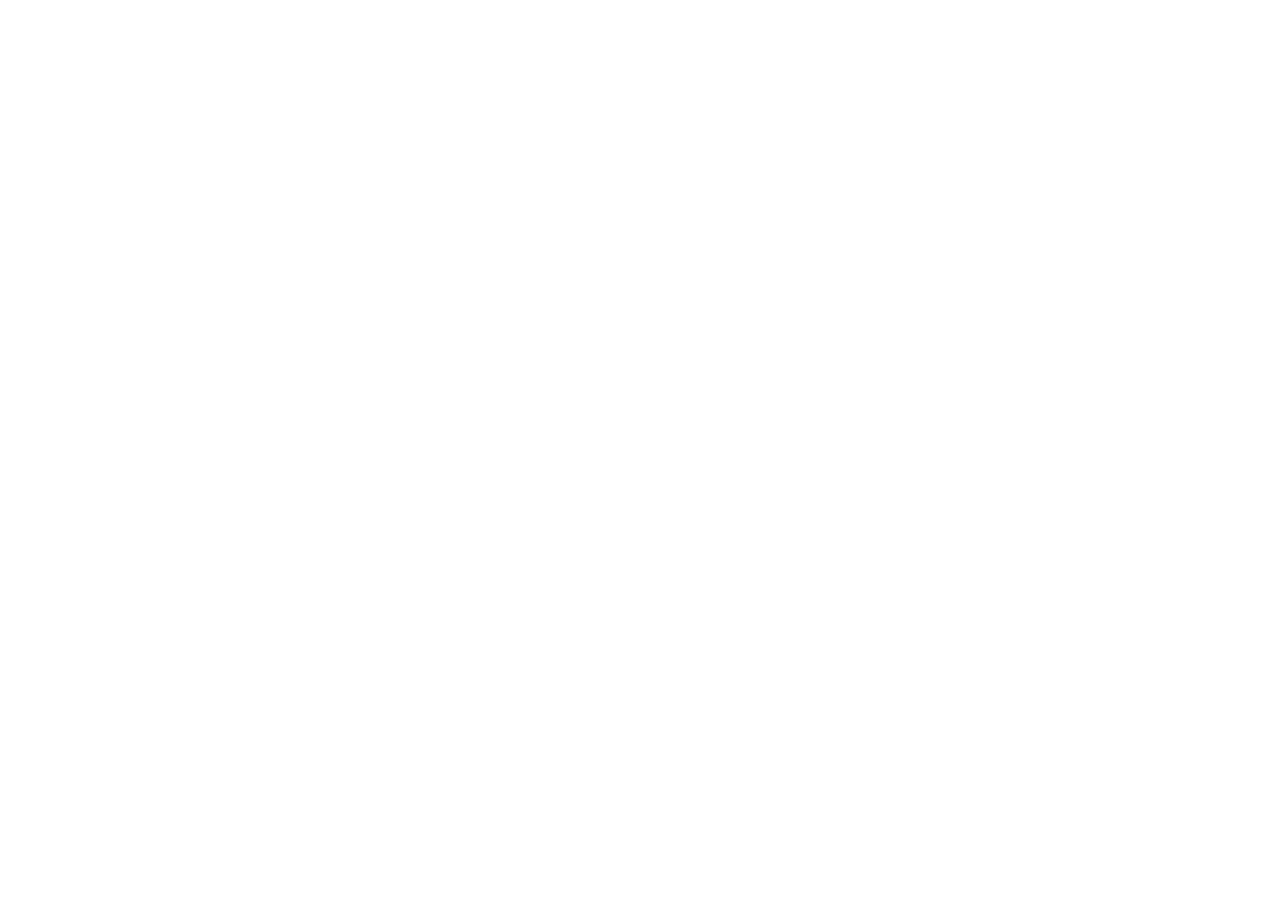
==== index.html @ 41dc4655 "First commit. Set up the directory. Bootstrap and Jquerry" ====
<!DOCTYPE html>
<html lang="en">
<head>
    <meta charset="UTF-8">
    <meta name="viewport" content="width=device-width, initial-scale=1.0">
    <meta http-equiv="X-UA-Compatible" content="ie=edge">
    <title>Portfolio Design</title>
    <link rel="stylesheet" href="./assets/css/style.css">
</head>
<body>
    
</body>
</html>
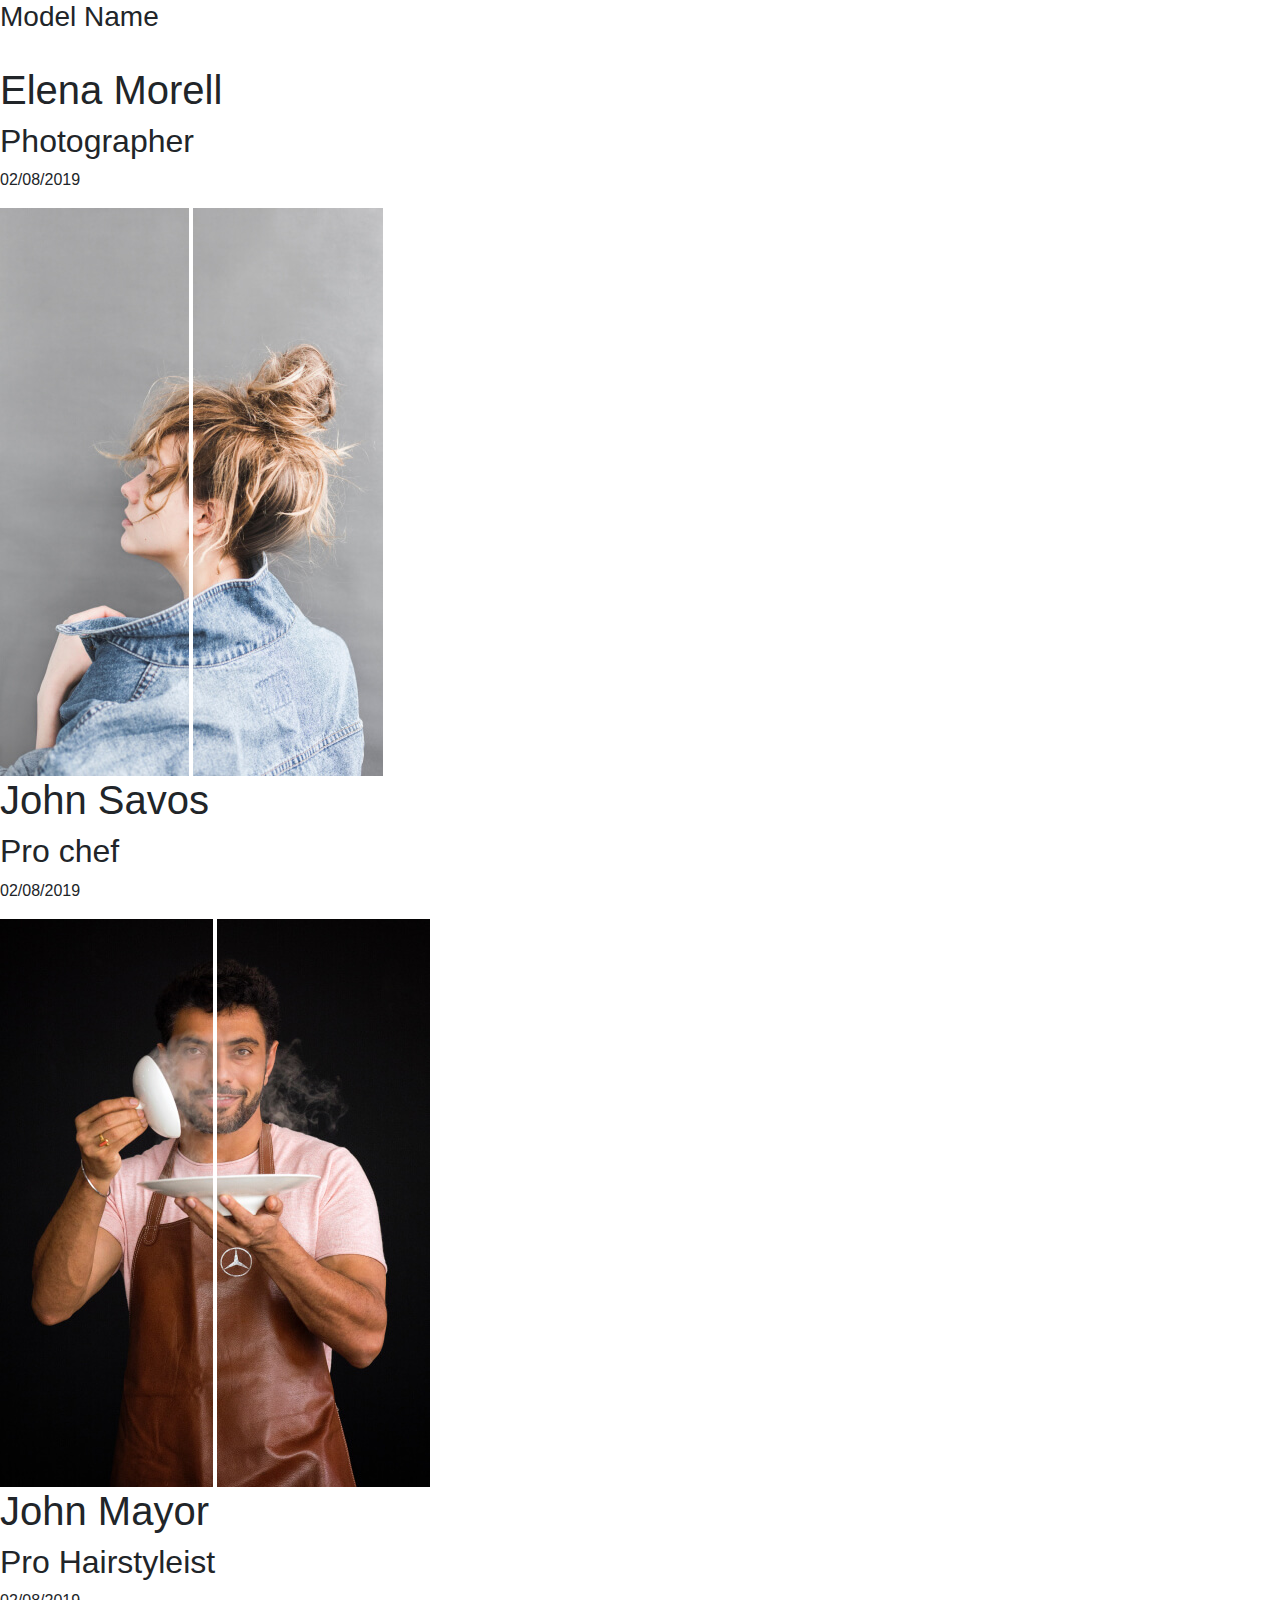
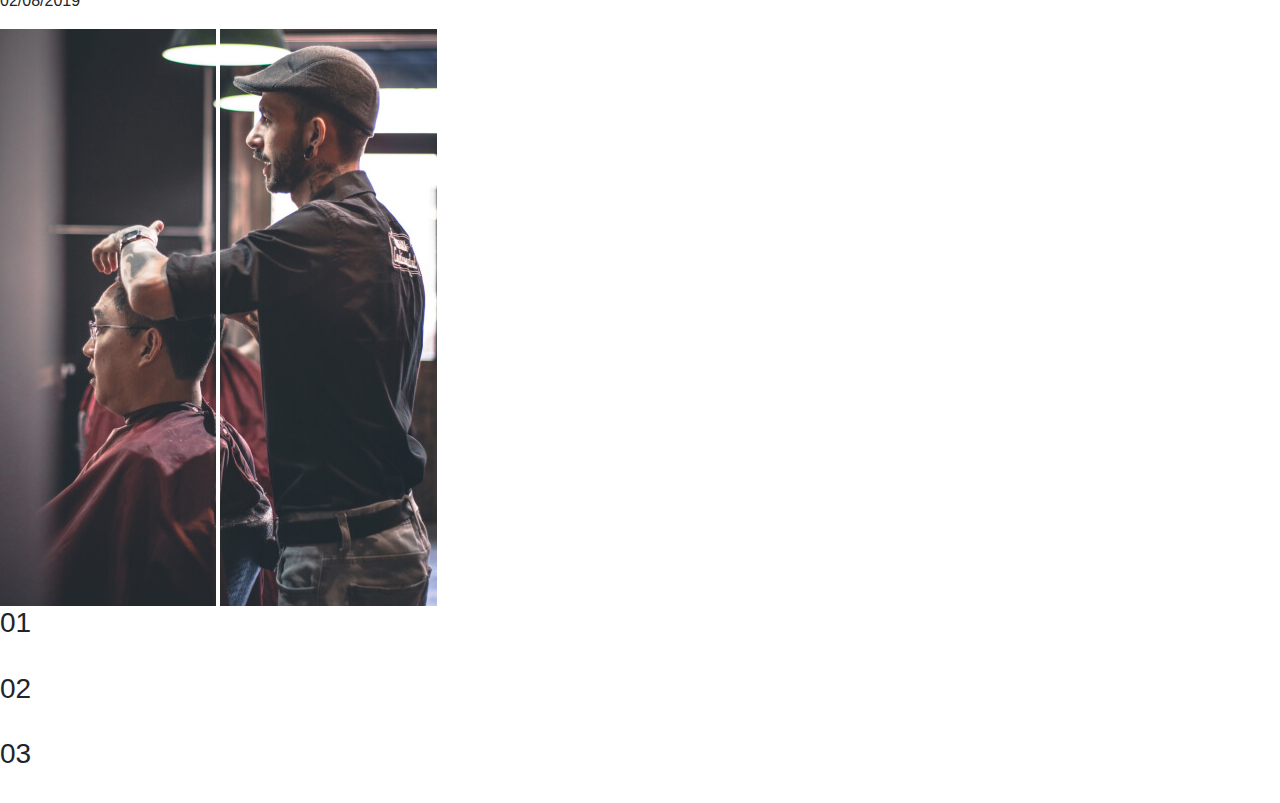
==== commit 2c65b970: "Add html content" ====
--- a/index.html
+++ b/index.html
@@ -8,6 +8,90 @@
     <link rel="stylesheet" href="./assets/css/style.css">
 </head>
 <body>
-    
+    <div class="portfolio">
+        <!-- ************************ -->
+        <!-- HEADER -->
+        <!-- ************************ -->
+        <header>
+            <nav>
+                <h3 class="logo">Model Name</h3>
+                <img src="./assets/img/hamburger.svg" alt="burger">
+            </nav>
+        </header>
+
+        <!-- ************************ -->
+        <!-- PHOTOGRAPHER SECTION -->
+        <!-- ************************ -->
+        <section class="page photographer">
+            <div class="details">
+                <h1>Elena Morell</h1>
+                <h2>Photographer</h2>
+                <P>02/08/2019</P>
+            </div>
+            <div class="hero">
+                <img class="model-left" src="./assets/img/model-left.jpg" alt="model">
+                <img class="model-right" src="./assets/img/model-right.jpg" alt="model">
+            </div>
+        </section>
+
+        <!-- ************************ -->
+        <!-- CHEF SECTION -->
+        <!-- ************************ -->
+        <section class="page chefr">
+            <div class="details">
+                <h1>John Savos</h1>
+                <h2>Pro chef</h2>
+                <P>02/08/2019</P>
+            </div>
+            <div class="hero">
+                <img class="model-left" src="./assets/img/chef-left.jpg" alt="model">
+                <img class="model-right" src="./assets/img/chef-right.jpg" alt="model">
+            </div>
+        </section>
+
+        <!-- ************************ -->
+        <!-- HAIRSTYLE SECTION -->
+        <!-- ************************ -->
+        <section class="page hairstyle">
+            <div class="details">
+                <h1>John Mayor</h1>
+                <h2>Pro Hairstyleist</h2>
+                <P>02/08/2019</P>
+            </div>
+            <div class="hero">
+                <img class="model-left" src="./assets/img/hair-left.jpg" alt="model">
+                <img class="model-right" src="./assets/img/hair-right.jpg" alt="model">
+            </div>
+        </section>
+
+
+        <!-- ************************ -->
+        <!--  POINT NAVIGATION -->
+        <!-- ************************ -->
+        <div class="pages">
+            <div class="page-1">
+                <h3>01</h3>
+                <svg class="slide active" width="12" height="12" viewBox="0 0 12 12" fill="none" xmlns="http://www.w3.org/2000/svg">
+                    <circle cx="6" cy="6" r="6" fill="white"/>
+                </svg>                    
+            </div>
+
+            <div class="page-2">
+                <h3>02</h3>
+                <svg class="slide" width="12" height="12" viewBox="0 0 12 12" fill="none" xmlns="http://www.w3.org/2000/svg">
+                    <circle cx="6" cy="6" r="6" fill="white"/>
+                </svg>                    
+            </div>
+
+            <div class="page-3">
+                <h3>03</h3>
+                <svg class="slide" width="12" height="12" viewBox="0 0 12 12" fill="none" xmlns="http://www.w3.org/2000/svg">
+                    <circle cx="6" cy="6" r="6" fill="white"/>
+                </svg>                    
+            </div>
+
+            
+        </div>
+    </div>
 </body>
 </html>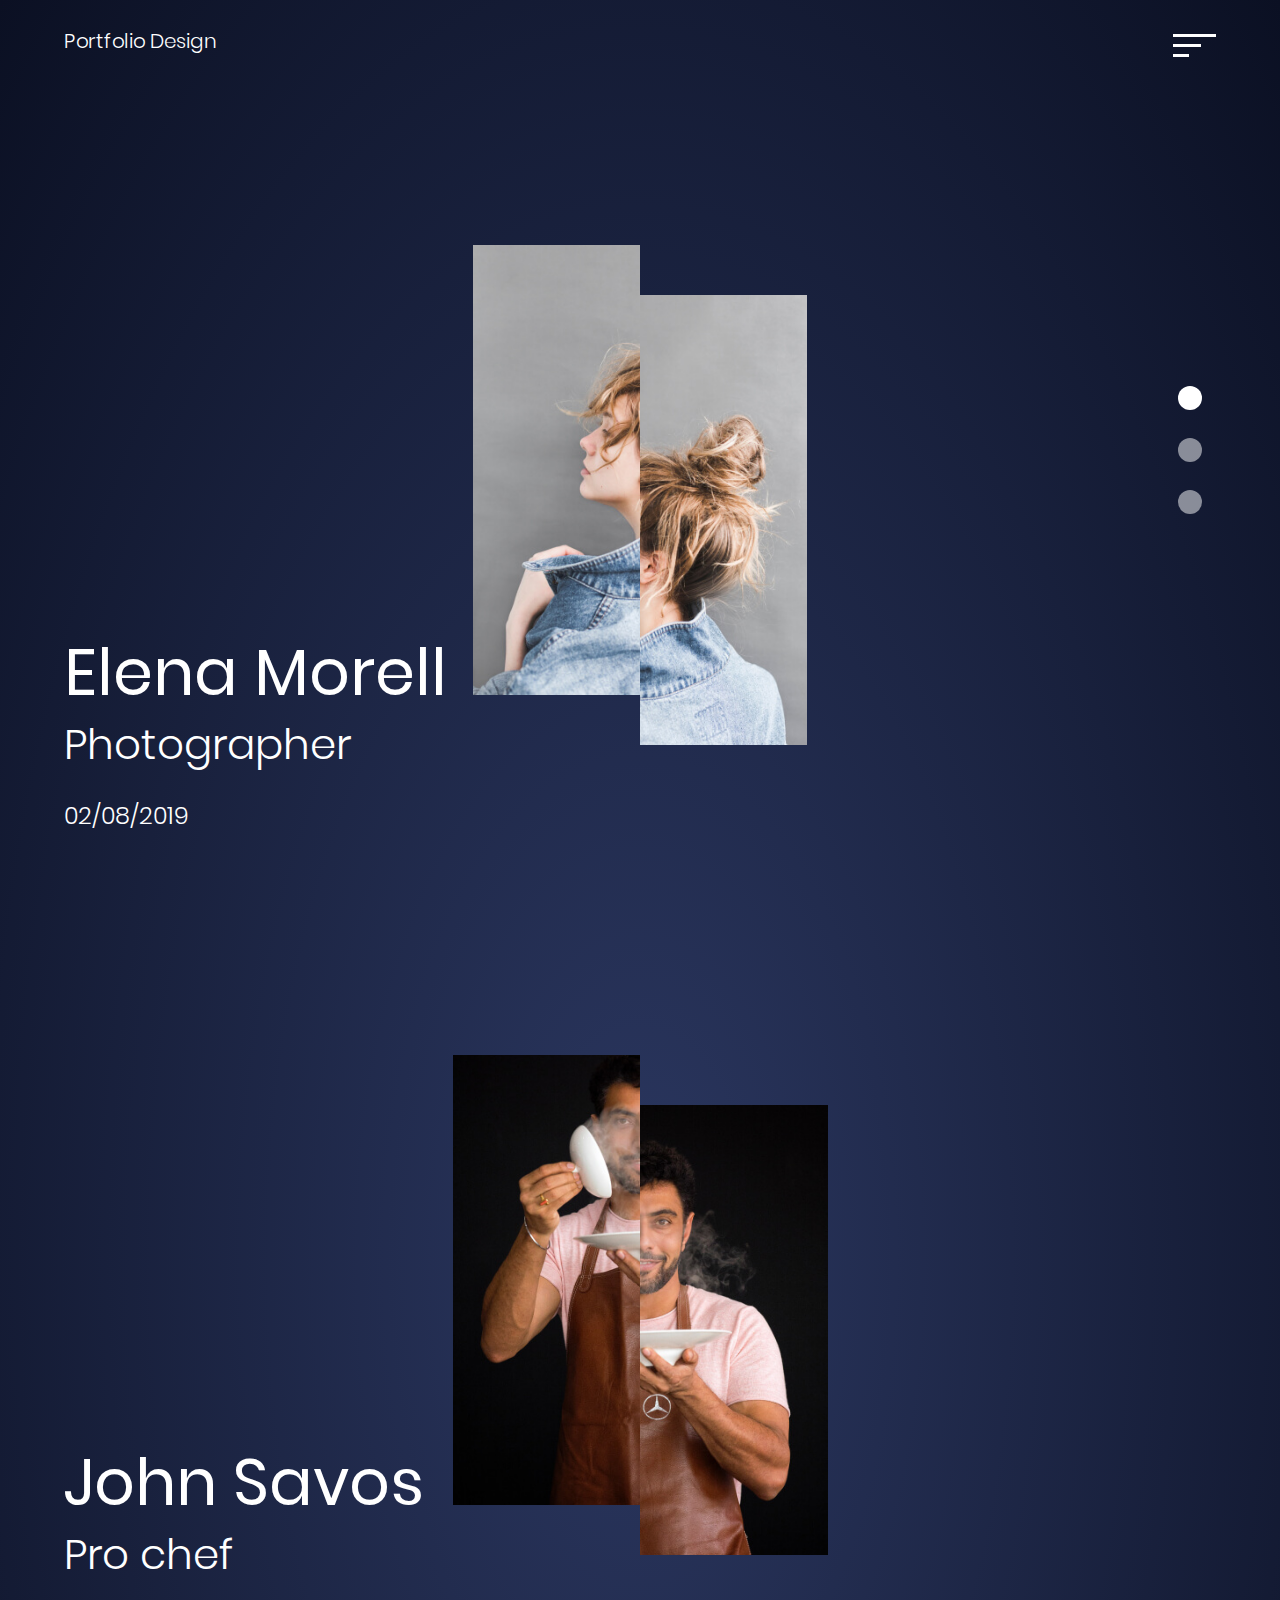
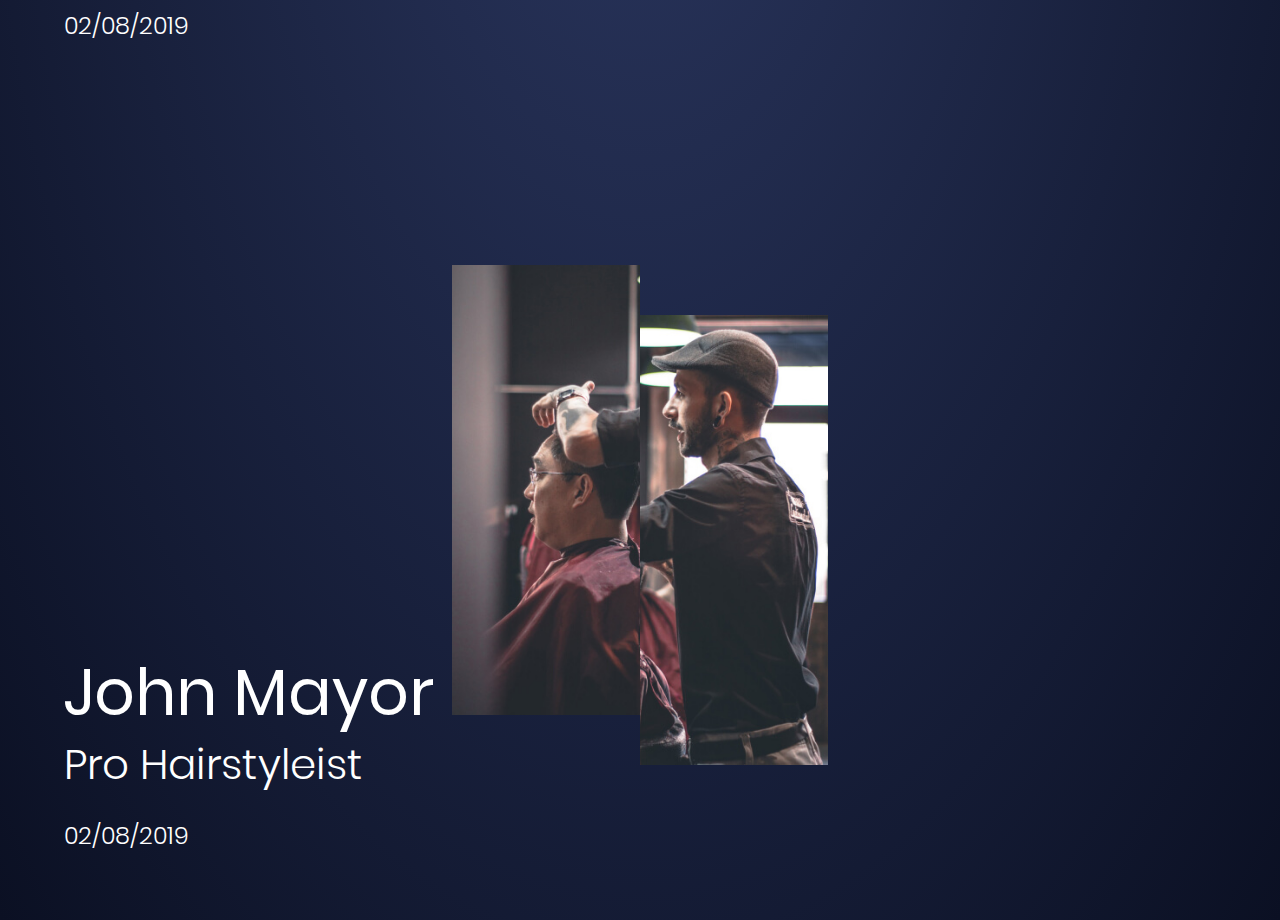
==== commit 6ae1356c: "the first page is done" ====
--- a/index.html
+++ b/index.html
@@ -14,7 +14,7 @@
         <!-- ************************ -->
         <header>
             <nav>
-                <h3 class="logo">Model Name</h3>
+                <h3 class="logo">Portfolio Design</h3>
                 <img src="./assets/img/hamburger.svg" alt="burger">
             </nav>
         </header>
@@ -37,7 +37,7 @@
         <!-- ************************ -->
         <!-- CHEF SECTION -->
         <!-- ************************ -->
-        <section class="page chefr">
+        <section class="page chef">
             <div class="details">
                 <h1>John Savos</h1>
                 <h2>Pro chef</h2>
@@ -66,32 +66,29 @@
 
 
         <!-- ************************ -->
-        <!--  POINT NAVIGATION -->
+        <!--  POINTS NAVIGATION -->
         <!-- ************************ -->
         <div class="pages">
             <div class="page-1">
-                <h3>01</h3>
                 <svg class="slide active" width="12" height="12" viewBox="0 0 12 12" fill="none" xmlns="http://www.w3.org/2000/svg">
                     <circle cx="6" cy="6" r="6" fill="white"/>
                 </svg>                    
             </div>
 
             <div class="page-2">
-                <h3>02</h3>
                 <svg class="slide" width="12" height="12" viewBox="0 0 12 12" fill="none" xmlns="http://www.w3.org/2000/svg">
                     <circle cx="6" cy="6" r="6" fill="white"/>
                 </svg>                    
             </div>
 
             <div class="page-3">
-                <h3>03</h3>
                 <svg class="slide" width="12" height="12" viewBox="0 0 12 12" fill="none" xmlns="http://www.w3.org/2000/svg">
                     <circle cx="6" cy="6" r="6" fill="white"/>
                 </svg>                    
             </div>
+        </div>
 
-            
-        </div>
+
     </div>
 </body>
 </html>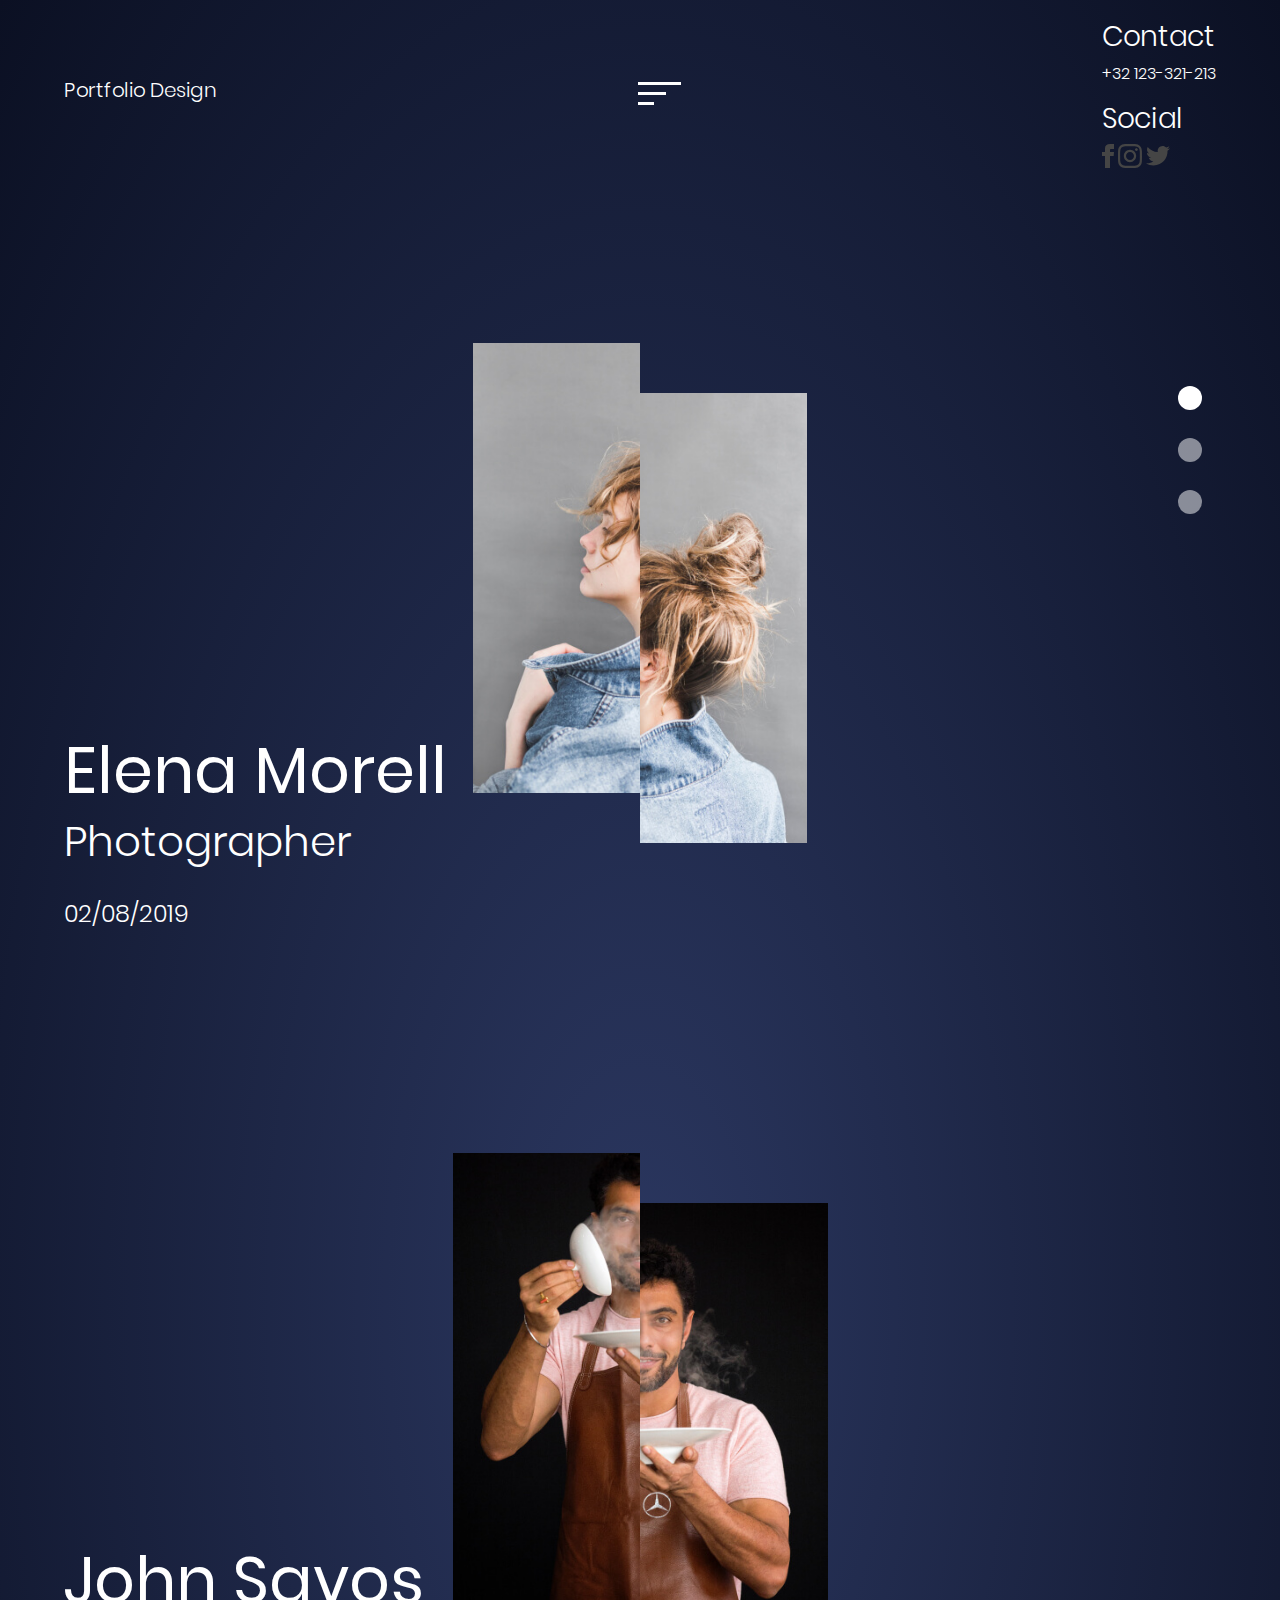
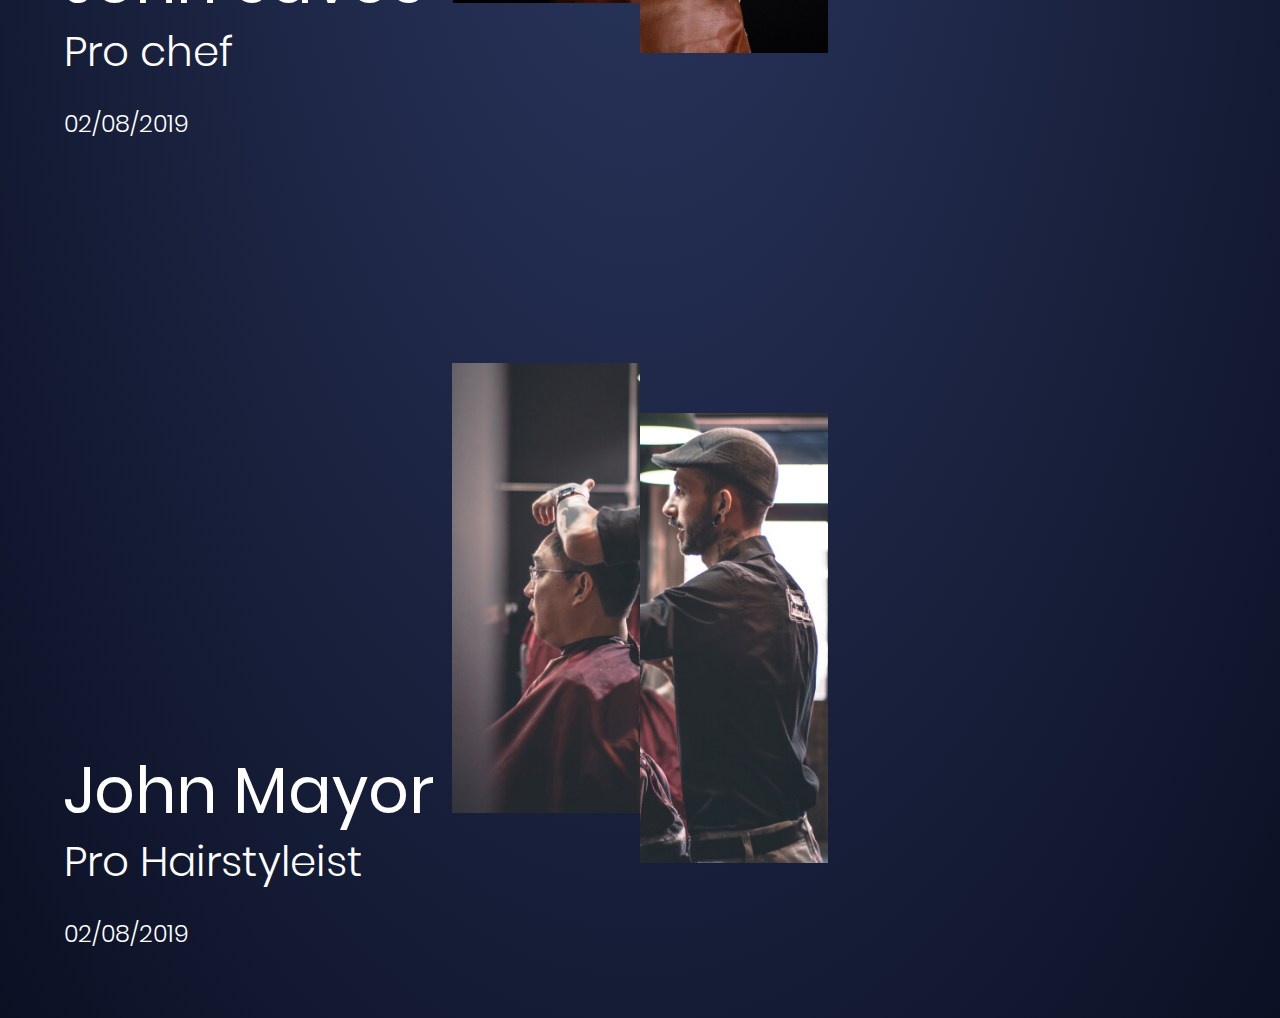
==== commit 4d6c5751: "two new pages for barber and chef" ====
--- a/index.html
+++ b/index.html
@@ -15,7 +15,23 @@
         <header>
             <nav>
                 <h3 class="logo">Portfolio Design</h3>
-                <img src="./assets/img/hamburger.svg" alt="burger">
+                <svg class="menu " width="43" height="23" viewBox="0 0 43 23" fill="none" xmlns="http://www.w3.org/2000/svg">
+                    <line y1="1.5" x2="43" y2="1.5" stroke="white" stroke-width="3"/>
+                    <line y1="11.5" x2="28" y2="11.5" stroke="white" stroke-width="3"/>
+                    <line y1="21.5" x2="16" y2="21.5" stroke="white" stroke-width="3"/>
+                </svg>
+                <div class="nav-open">
+                    <div class="contact">
+                        <h3>Contact</h3>
+                        <p>+32 123-321-213</p>
+                    </div>
+                    <div class="social">
+                        <h3>Social</h3>
+                        <img src="./assets/img/Facebook.svg" alt="Facebook">
+                        <img src="./assets/img/Instagram.svg" alt="Instagram">
+                        <img src="./assets/img/Twitter.svg" alt="Twitter">
+                    </div>
+                </div>
             </nav>
         </header>
 
@@ -29,8 +45,10 @@
                 <P>02/08/2019</P>
             </div>
             <div class="hero">
-                <img class="model-left" src="./assets/img/model-left.jpg" alt="model">
-                <img class="model-right" src="./assets/img/model-right.jpg" alt="model">
+                <a href="./assets/html/photographer.html"> 
+                    <img class="model-left" src="./assets/img/model-left.jpg" alt="model">
+                    <img class="model-right" src="./assets/img/model-right.jpg" alt="model">
+                </a>
             </div>
         </section>
 
@@ -44,8 +62,10 @@
                 <P>02/08/2019</P>
             </div>
             <div class="hero">
-                <img class="model-left" src="./assets/img/chef-left.jpg" alt="model">
-                <img class="model-right" src="./assets/img/chef-right.jpg" alt="model">
+                <a href="./assets/html/chef.html">
+                    <img class="model-left" src="./assets/img/chef-left.jpg" alt="model">
+                    <img class="model-right" src="./assets/img/chef-right.jpg" alt="model">
+                </a>
             </div>
         </section>
 
@@ -59,8 +79,10 @@
                 <P>02/08/2019</P>
             </div>
             <div class="hero">
-                <img class="model-left" src="./assets/img/hair-left.jpg" alt="model">
-                <img class="model-right" src="./assets/img/hair-right.jpg" alt="model">
+                <a href="./assets/html/hairstyle.html">
+                    <img class="model-left" src="./assets/img/hair-left.jpg" alt="model">
+                    <img class="model-right" src="./assets/img/hair-right.jpg" alt="model">
+                </a>
             </div>
         </section>
 
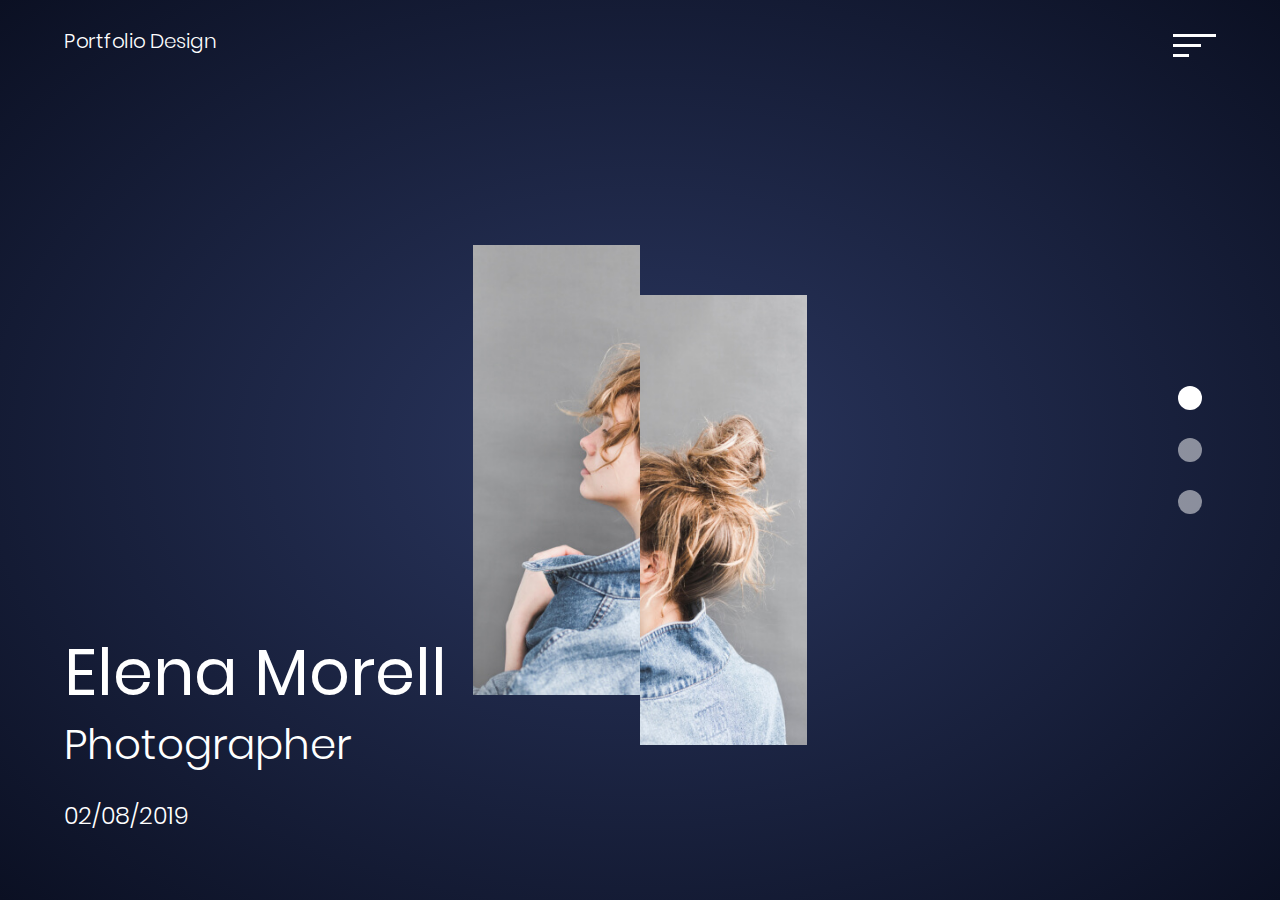
==== commit aaaf6704: "Style is nearly over" ====
--- a/index.html
+++ b/index.html
@@ -27,9 +27,11 @@
                     </div>
                     <div class="social">
                         <h3>Social</h3>
-                        <img src="./assets/img/Facebook.svg" alt="Facebook">
-                        <img src="./assets/img/Instagram.svg" alt="Instagram">
-                        <img src="./assets/img/Twitter.svg" alt="Twitter">
+                        <div class="social-links"> 
+                            <img src="./assets/img/Facebook.svg" alt="Facebook">
+                            <img src="./assets/img/Instagram.svg" alt="Instagram">
+                            <img src="./assets/img/Twitter.svg" alt="Twitter">
+                        </div>
                     </div>
                 </div>
             </nav>
